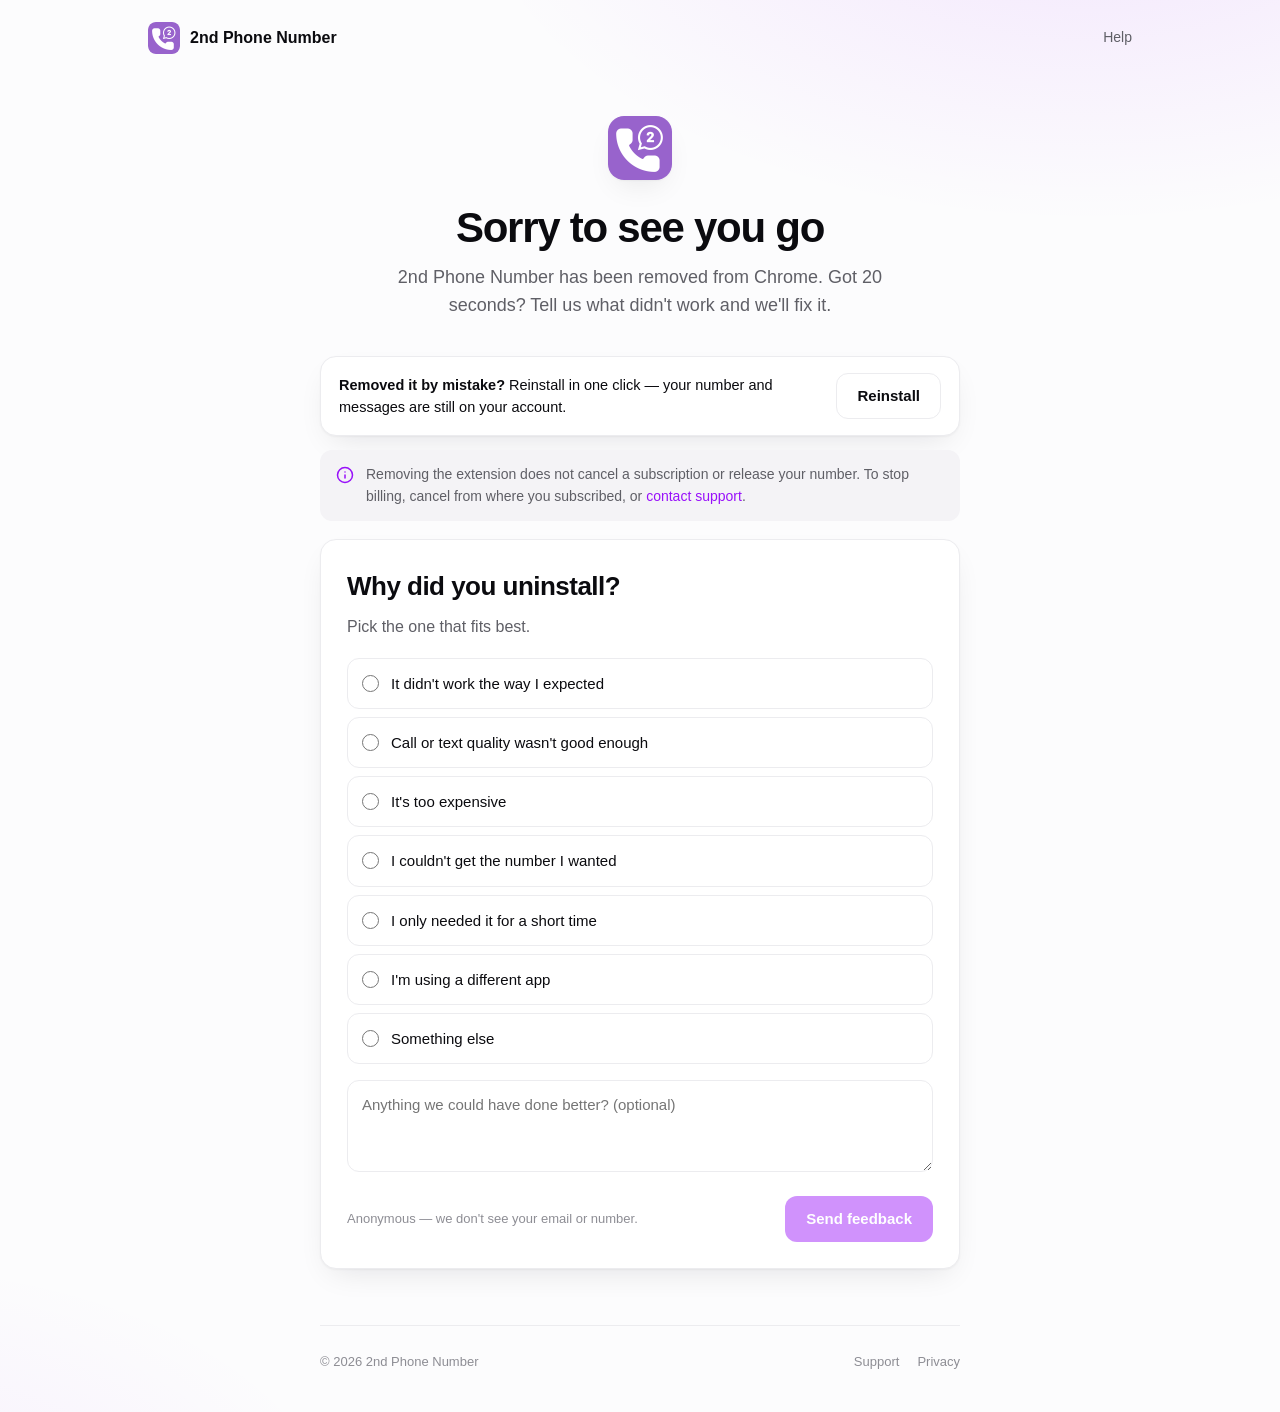
==== goodbye.html @ b114cd57 "Add extension welcome, what's-new and uninstall pages Static pages opened by the 2nd Phone Number Ch" ====
<!doctype html>
<html lang="en">
<head>
  <meta charset="utf-8" />
  <meta name="viewport" content="width=device-width, initial-scale=1" />
  <title>Sorry to see you go — 2nd Phone Number</title>
  <meta name="robots" content="noindex" />
  <link rel="icon" href="assets/icon.png" />
  <link rel="stylesheet" href="assets/site.css" />
</head>
<body>
  <div class="wrap">
    <header class="top">
      <a class="brand" href="https://2ndline.biz/"><img src="assets/icon.png" alt="" />2nd Phone Number</a>
      <nav><a data-href="supportUrl" href="#">Help</a></nav>
    </header>

    <main class="narrow">
      <div class="bye-head">
        <img src="assets/icon.png" alt="" />
        <h1>Sorry to see you go</h1>
        <p class="lead">2nd Phone Number has been removed from Chrome. Got 20 seconds? Tell us what didn't work and we'll fix it.</p>
      </div>

      <div class="card mistake">
        <p><b>Removed it by mistake?</b> Reinstall in one click — your number and messages are still on your account.</p>
        <a class="btn btn-ghost" data-href="storeUrl" href="#">Reinstall</a>
      </div>

      <div class="note">
        <svg width="18" height="18" viewBox="0 0 24 24" fill="none" stroke="currentColor" stroke-width="2" stroke-linecap="round" stroke-linejoin="round"><circle cx="12" cy="12" r="10"/><path d="M12 16v-4M12 8h.01"/></svg>
        <span>Removing the extension does not cancel a subscription or release your number. To stop billing, cancel from where you subscribed, or <a data-href="supportUrl" href="#">contact support</a>.</span>
      </div>

      <form class="card survey" id="survey">
        <h2>Why did you uninstall?</h2>
        <p class="sub">Pick the one that fits best.</p>
        <div class="reasons">
          <label class="reason"><input type="radio" name="reason" value="not-working" />It didn't work the way I expected</label>
          <label class="reason"><input type="radio" name="reason" value="call-quality" />Call or text quality wasn't good enough</label>
          <label class="reason"><input type="radio" name="reason" value="price" />It's too expensive</label>
          <label class="reason"><input type="radio" name="reason" value="no-number" />I couldn't get the number I wanted</label>
          <label class="reason"><input type="radio" name="reason" value="temporary" />I only needed it for a short time</label>
          <label class="reason"><input type="radio" name="reason" value="other-app" />I'm using a different app</label>
          <label class="reason"><input type="radio" name="reason" value="other" />Something else</label>
        </div>
        <textarea name="details" maxlength="1000" placeholder="Anything we could have done better? (optional)"></textarea>
        <div class="survey-foot">
          <span class="small">Anonymous — we don't see your email or number.</span>
          <button class="btn btn-primary" type="submit" disabled>Send feedback</button>
        </div>
      </form>

      <div class="card thanks" id="thanks" hidden>
        <div class="check"><svg width="22" height="22" viewBox="0 0 24 24" fill="none" stroke="currentColor" stroke-width="2.6" stroke-linecap="round" stroke-linejoin="round"><path d="M20 6L9 17l-5-5"/></svg></div>
        <h2>Thanks — that genuinely helps.</h2>
        <p class="sub" id="thanks-body">Every answer is read by the team building the extension.</p>
      </div>

      <div class="offer goodbye-offer" id="offer" hidden>
        <div style="position:relative">
          <span class="eyebrow" data-o="eyebrow"></span>
          <h2 data-o="title"></h2>
          <p data-o="body"></p>
          <div class="row">
            <div class="code"><span data-o="code"></span><button type="button">Copy</button></div>
            <a class="btn btn-white" data-href="storeUrl" href="#">Reinstall</a>
          </div>
        </div>
      </div>
    </main>

    <footer class="narrow" style="margin-top:56px">
      <span>© <span data-year></span> 2nd Phone Number</span>
      <nav>
        <a data-href="supportUrl" href="#">Support</a>
        <a data-href="privacyUrl" href="#">Privacy</a>
      </nav>
    </footer>
  </div>

  <script src="config.js"></script>
  <script src="assets/site.js"></script>
  <script>
    (function () {
      const form = document.getElementById('survey');
      const submit = form.querySelector('button[type="submit"]');
      const offer = document.getElementById('offer');

      form.addEventListener('change', () => (submit.disabled = !form.reason.value));

      form.addEventListener('submit', (e) => {
        e.preventDefault();
        const reason = form.reason.value;
        const p = SL.params;
        const installed = p.get('i');
        const days = installed ? Math.max(0, Math.round((Date.now() - Date.parse(installed)) / 864e5)) : '';
        const body = new URLSearchParams({
          reason,
          details: form.details.value.trim(),
          version: p.get('v') || '',
          installed: installed || '',
          days_installed: String(days),
          signed_in: p.get('s') || '',
          submitted_at: new Date().toISOString(),
        });

        if (SL.cfg.feedbackEndpoint) {
          // no-cors: fire-and-forget, so a slow or CORS-less endpoint never blocks the thank-you.
          fetch(SL.cfg.feedbackEndpoint, { method: 'POST', mode: 'no-cors', body }).catch(() => {});
        }

        form.hidden = true;
        document.getElementById('thanks').hidden = false;
        if (reason === 'not-working' || reason === 'call-quality' || reason === 'no-number') {
          const link = SL.cfg.supportUrl
            ? ' If you\'d like, <a href="' + SL.cfg.supportUrl + '">tell support what happened</a> and we\'ll help you get it working.'
            : '';
          document.getElementById('thanks-body').innerHTML = 'Every answer is read by the team building the extension.' + link;
        }
        // Win-back offer: shown after the survey, never as a gate in front of it.
        if (reason !== 'temporary') SL.renderOffer(offer, SL.cfg.winbackOffer);
      });
    })();
  </script>
</body>
</html>
---- assets/site.css ----
:root {
  --brand: #9810fa;
  --brand-hover: #8900eb;
  --brand-soft: rgba(152, 16, 250, 0.08);
  --brand-line: rgba(152, 16, 250, 0.18);
  --ink: #0b0b0f;
  --body: #5f5f66;
  --muted: #8d8d94;
  --surface: #ffffff;
  --tint: #f4f3f6;
  --line: #ececef;
  --radius: 16px;
  --shadow: 0 1px 2px rgba(16, 16, 24, 0.04), 0 12px 32px -12px rgba(16, 16, 24, 0.12);
  font-family: Inter, -apple-system, BlinkMacSystemFont, 'Segoe UI', Roboto, 'Helvetica Neue', Arial, sans-serif;
  color: var(--ink);
  -webkit-font-smoothing: antialiased;
}

* { box-sizing: border-box; }
html, body { margin: 0; }
body {
  background:
    radial-gradient(900px 520px at 85% -10%, rgba(152, 16, 250, 0.10), transparent 70%),
    radial-gradient(700px 420px at -10% 110%, rgba(152, 16, 250, 0.06), transparent 70%),
    #fcfcfd;
  min-height: 100vh;
  line-height: 1.55;
}
a { color: var(--brand); text-decoration: none; }
a:hover { text-decoration: underline; }

.wrap { max-width: 1040px; margin: 0 auto; padding: 0 28px; }

/* ---------- top bar ---------- */
.top { display: flex; align-items: center; justify-content: space-between; padding: 22px 0; }
.brand { display: flex; align-items: center; gap: 10px; font-weight: 700; font-size: 16px; color: var(--ink); }
.brand:hover { text-decoration: none; }
.brand img { width: 32px; height: 32px; border-radius: 8px; }
.top nav { display: flex; gap: 22px; font-size: 14px; }
.top nav a { color: var(--body); }

/* ---------- type ---------- */
.eyebrow {
  display: inline-flex; align-items: center; gap: 8px;
  font-size: 12px; font-weight: 600; letter-spacing: .06em; text-transform: uppercase;
  color: var(--brand); background: var(--brand-soft); border: 1px solid var(--brand-line);
  padding: 5px 11px; border-radius: 999px;
}
h1 { font-size: clamp(34px, 5vw, 52px); line-height: 1.06; letter-spacing: -0.03em; margin: 18px 0 14px; font-weight: 800; }
h1 .accent { color: var(--brand); }
h2 { font-size: 26px; letter-spacing: -0.02em; margin: 0 0 8px; font-weight: 750; }
h3 { font-size: 16px; margin: 0 0 4px; font-weight: 650; }
.lead { font-size: 18px; color: var(--body); max-width: 560px; margin: 0; }
.sub { color: var(--body); margin: 0; }
.small { font-size: 13px; color: var(--muted); }

/* ---------- buttons ---------- */
.btn {
  display: inline-flex; align-items: center; justify-content: center; gap: 8px;
  height: 46px; padding: 0 20px; border-radius: 12px; border: 1px solid transparent;
  font: inherit; font-weight: 600; font-size: 15px; cursor: pointer; text-decoration: none !important;
  transition: background .15s, box-shadow .15s, transform .05s;
}
.btn:active { transform: translateY(1px); }
.btn-primary { background: var(--brand); color: #fff; box-shadow: 0 8px 20px -8px rgba(152, 16, 250, .6); }
.btn-primary:hover { background: var(--brand-hover); }
.btn-ghost { background: #fff; color: var(--ink); border-color: var(--line); }
.btn-ghost:hover { border-color: #d9d9de; }
.btn[disabled] { opacity: .45; cursor: not-allowed; box-shadow: none; }

/* ---------- surfaces ---------- */
.card { background: var(--surface); border: 1px solid var(--line); border-radius: var(--radius); box-shadow: var(--shadow); }
section { padding: 56px 0; }
.section-head { margin-bottom: 26px; }

/* ---------- welcome hero ---------- */
.hero { display: grid; grid-template-columns: 1.05fr .95fr; gap: 48px; align-items: center; padding: 36px 0 24px; }
.hero-actions { display: flex; gap: 12px; margin-top: 26px; flex-wrap: wrap; }

/* fake Chrome toolbar showing how to pin */
.pin-demo { padding: 22px; }
.pin-demo .bar {
  display: flex; align-items: center; gap: 10px; background: var(--tint); border-radius: 12px; padding: 10px 12px;
}
.pin-demo .omni { flex: 1; height: 30px; background: #fff; border-radius: 999px; border: 1px solid var(--line); display: flex; align-items: center; padding: 0 12px; font-size: 12px; color: var(--muted); }
.pin-demo .tb { width: 30px; height: 30px; border-radius: 8px; display: grid; place-items: center; color: #555; position: relative; }
.pin-demo .tb.puzzle { background: #fff; border: 1px solid var(--line); }
.pin-demo .tb.puzzle::after {
  content: ''; position: absolute; inset: -5px; border-radius: 11px; border: 2px solid var(--brand);
  animation: ring 1.8s ease-out infinite;
}
@keyframes ring { 0% { opacity: .9; transform: scale(.9); } 100% { opacity: 0; transform: scale(1.35); } }
.pin-demo .menu {
  margin: 10px 0 0 auto; width: 270px; background: #fff; border: 1px solid var(--line); border-radius: 12px;
  box-shadow: 0 16px 40px -16px rgba(0,0,0,.25); padding: 8px; font-size: 13px;
}
.pin-demo .menu .t { color: var(--muted); font-size: 11px; font-weight: 600; text-transform: uppercase; letter-spacing: .05em; padding: 6px 8px; }
.pin-demo .row { display: flex; align-items: center; gap: 10px; padding: 8px; border-radius: 8px; }
.pin-demo .row.hl { background: var(--brand-soft); }
.pin-demo .row img { width: 20px; height: 20px; border-radius: 5px; }
.pin-demo .row .grow { flex: 1; font-weight: 500; }
.pin-demo .pin { color: var(--brand); display: grid; place-items: center; }
.pin-demo .row.dim { opacity: .5; }
.pin-demo .row.dim .dot { width: 20px; height: 20px; border-radius: 5px; background: var(--tint); }
.pin-caption { display: flex; gap: 10px; align-items: flex-start; margin-top: 16px; font-size: 14px; color: var(--body); }
.pin-caption b { color: var(--ink); }

/* ---------- steps ---------- */
.steps { display: grid; grid-template-columns: repeat(3, 1fr); gap: 16px; counter-reset: s; }
.step { padding: 22px; }
.step .n {
  width: 30px; height: 30px; border-radius: 9px; background: var(--brand); color: #fff;
  display: grid; place-items: center; font-weight: 700; font-size: 14px; margin-bottom: 14px;
}
.step p { margin: 0; color: var(--body); font-size: 14.5px; }
kbd {
  font: 600 12px/1 ui-monospace, SFMono-Regular, Menlo, monospace; color: var(--ink);
  background: #fff; border: 1px solid #dcdce1; border-bottom-width: 2px; border-radius: 6px; padding: 3px 6px;
}

/* ---------- features ---------- */
.features { display: grid; grid-template-columns: repeat(3, 1fr); gap: 16px; }
.feature { padding: 22px; }
.feature .ic {
  width: 38px; height: 38px; border-radius: 11px; background: var(--brand-soft); color: var(--brand);
  display: grid; place-items: center; margin-bottom: 14px;
}
.feature p { margin: 0; color: var(--body); font-size: 14.5px; }

/* ---------- offer ---------- */
.offer {
  position: relative; overflow: hidden; padding: 28px 30px; border-radius: 20px; color: #fff;
  background: linear-gradient(135deg, #9810fa 0%, #6d0fd8 60%, #4c0bb0 100%);
  display: grid; grid-template-columns: 1fr auto; gap: 24px; align-items: center;
  box-shadow: 0 24px 48px -24px rgba(109, 15, 216, .7);
}
.offer::before {
  content: ''; position: absolute; width: 380px; height: 380px; right: -120px; top: -160px; border-radius: 50%;
  background: radial-gradient(circle, rgba(255,255,255,.22), transparent 65%);
}
.offer .eyebrow { color: #fff; background: rgba(255,255,255,.14); border-color: rgba(255,255,255,.25); }
.offer h2 { color: #fff; margin-top: 12px; }
.offer p { margin: 0; color: rgba(255,255,255,.85); max-width: 520px; }
.offer .code-box { position: relative; text-align: center; }
.code {
  display: inline-flex; align-items: center; gap: 12px; background: #fff; color: var(--ink);
  border-radius: 12px; padding: 10px 10px 10px 18px; font: 700 18px/1 ui-monospace, SFMono-Regular, Menlo, monospace; letter-spacing: .08em;
}
.code button {
  font: 600 13px/1 Inter, -apple-system, sans-serif; letter-spacing: 0; border: 0; border-radius: 8px;
  background: var(--brand); color: #fff; padding: 9px 12px; cursor: pointer;
}
.offer .timer { margin-top: 10px; font-size: 13px; color: rgba(255,255,255,.8); }

/* ---------- changelog ---------- */
.release { padding: 26px 28px; margin-bottom: 16px; }
.release header { display: flex; align-items: baseline; gap: 12px; margin-bottom: 14px; }
.release .ver { font-weight: 700; font-size: 18px; }
.release .date { font-size: 13px; color: var(--muted); }
.release .tag { font-size: 11px; font-weight: 700; text-transform: uppercase; letter-spacing: .06em; color: var(--brand); background: var(--brand-soft); padding: 3px 8px; border-radius: 999px; }
.release ul { list-style: none; padding: 0; margin: 0; display: grid; gap: 12px; }
.release li { display: grid; grid-template-columns: 74px 1fr; gap: 12px; font-size: 15px; }
.release .kind { font-size: 11px; font-weight: 700; text-transform: uppercase; letter-spacing: .05em; padding: 3px 0; border-radius: 6px; text-align: center; height: fit-content; }
.kind.new { background: #efe4ff; color: #6d0fd8; }
.kind.better { background: #e5f4ff; color: #0a64a8; }
.kind.fixed { background: #e7f7ec; color: #1b7a3d; }
.release li b { display: block; }
.release li span.d { color: var(--body); font-size: 14px; }

/* ---------- goodbye ---------- */
.narrow { max-width: 640px; margin: 0 auto; }
.bye-head { text-align: center; padding: 40px 0 8px; }
.bye-head img { width: 64px; height: 64px; border-radius: 16px; box-shadow: var(--shadow); }
.bye-head h1 { font-size: clamp(30px, 4.4vw, 42px); }
.bye-head .lead { margin: 0 auto; }
.mistake { display: flex; align-items: center; justify-content: space-between; gap: 16px; padding: 16px 18px; margin-top: 28px; }
.mistake p { margin: 0; font-size: 14.5px; }
.note { display: flex; gap: 12px; padding: 14px 16px; border-radius: 12px; background: var(--tint); font-size: 14px; color: var(--body); margin-top: 14px; }
.note svg { flex: none; color: var(--brand); margin-top: 2px; }
.survey { padding: 26px; margin-top: 18px; }
.reasons { display: grid; gap: 8px; margin: 18px 0 16px; }
.reason {
  display: flex; align-items: center; gap: 12px; padding: 13px 14px; border: 1px solid var(--line);
  border-radius: 12px; cursor: pointer; font-size: 15px; transition: border-color .12s, background .12s;
}
.reason:hover { border-color: #d6d6dc; }
.reason input { accent-color: var(--brand); width: 17px; height: 17px; margin: 0; }
.reason:has(input:checked) { border-color: var(--brand); background: var(--brand-soft); }
textarea {
  width: 100%; min-height: 92px; resize: vertical; font: inherit; font-size: 15px; color: var(--ink);
  border: 1px solid var(--line); border-radius: 12px; padding: 12px 14px; outline: none;
}
textarea:focus { border-color: var(--brand); box-shadow: 0 0 0 3px var(--brand-soft); }
.survey-foot { display: flex; align-items: center; justify-content: space-between; gap: 16px; margin-top: 16px; }
.thanks { text-align: center; padding: 34px 26px; margin-top: 18px; }
.thanks .check { width: 46px; height: 46px; border-radius: 50%; background: #e7f7ec; color: #1b7a3d; display: grid; place-items: center; margin: 0 auto 12px; }
.goodbye-offer { margin-top: 18px; grid-template-columns: 1fr; text-align: left; }
.goodbye-offer .row { display: flex; gap: 12px; align-items: center; flex-wrap: wrap; margin-top: 18px; }
.btn-white { background: #fff; color: var(--brand); }
.btn-white:hover { background: #f6efff; }

/* ---------- footer ---------- */
footer { border-top: 1px solid var(--line); margin-top: 40px; padding: 26px 0 40px; display: flex; justify-content: space-between; gap: 16px; flex-wrap: wrap; font-size: 13px; color: var(--muted); }
footer nav { display: flex; gap: 18px; }
footer a { color: var(--muted); }

[hidden] { display: none !important; }

@media (max-width: 860px) {
  .hero, .offer { grid-template-columns: 1fr; }
  .steps, .features { grid-template-columns: 1fr; }
  .top nav { display: none; }
}
@media (prefers-reduced-motion: reduce) {
  .pin-demo .tb.puzzle::after { animation: none; opacity: .6; }
}
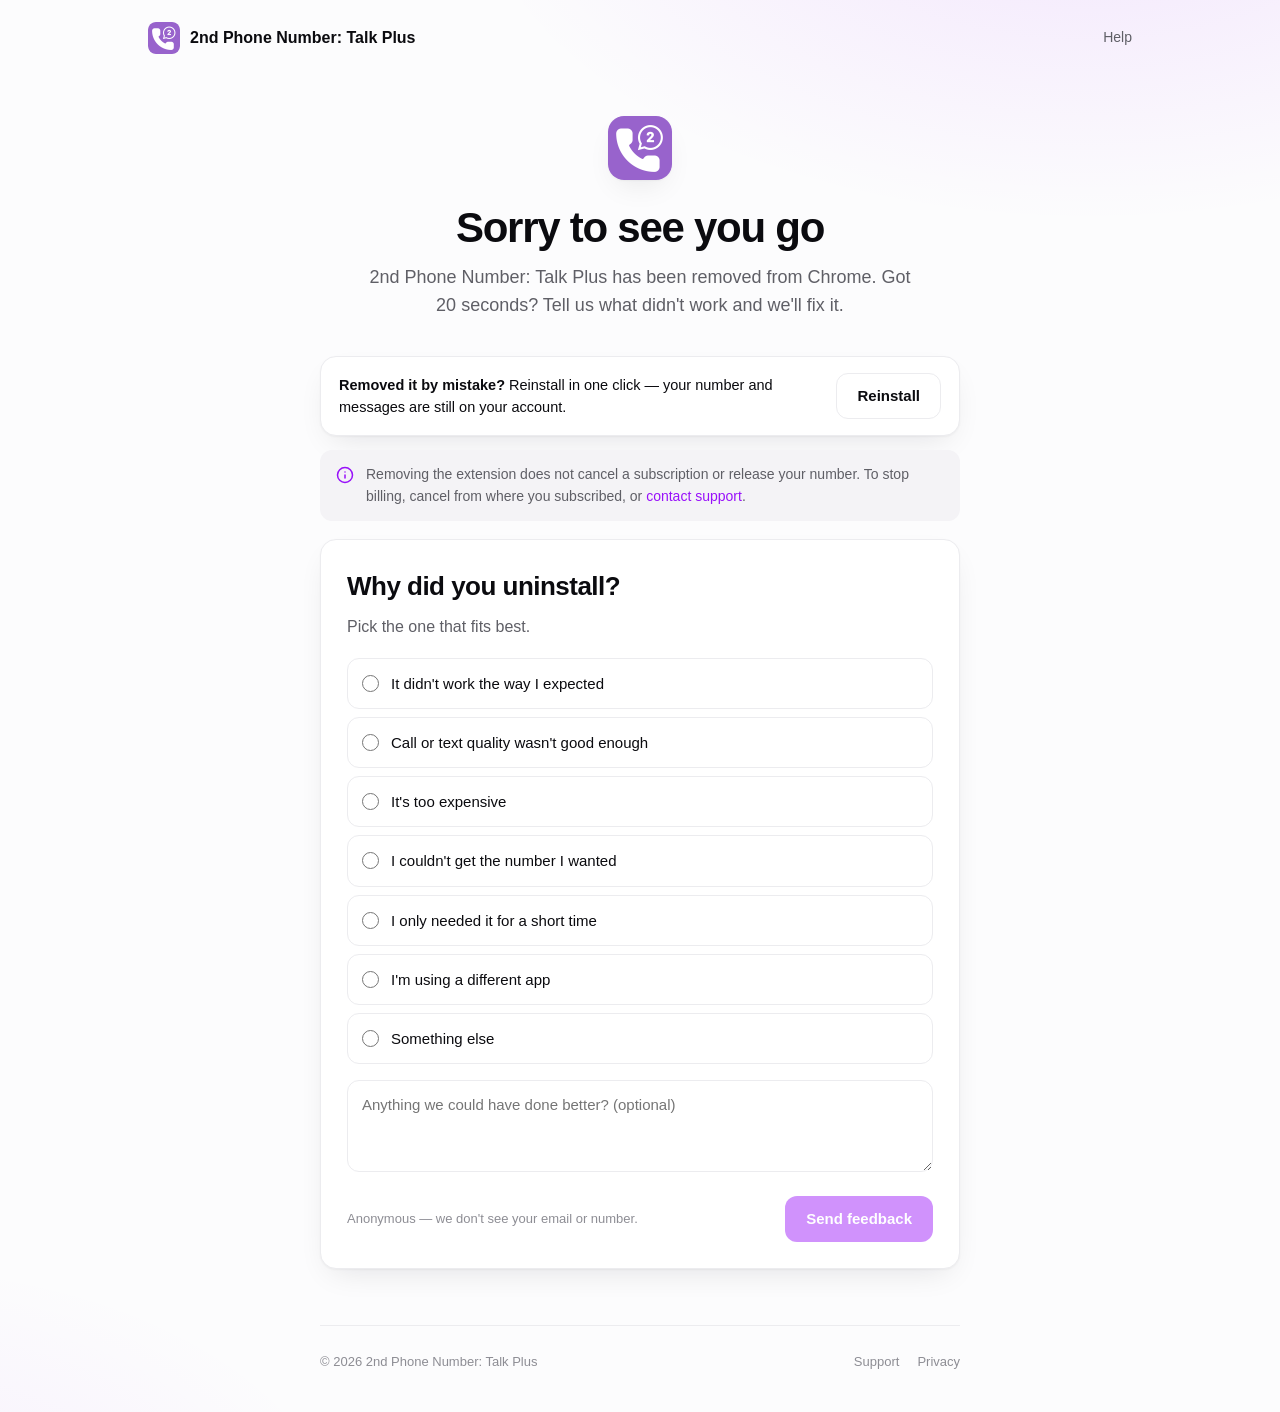
==== commit 7305a926: "Use app name 2nd Phone Number: Talk Plus on all pages Co-Authored-By: Claude Opus 5.5 <noreply@anthr" ====
--- a/goodbye.html
+++ b/goodbye.html
@@ -3,7 +3,7 @@
 <head>
   <meta charset="utf-8" />
   <meta name="viewport" content="width=device-width, initial-scale=1" />
-  <title>Sorry to see you go — 2nd Phone Number</title>
+  <title>Sorry to see you go — 2nd Phone Number: Talk Plus</title>
   <meta name="robots" content="noindex" />
   <link rel="icon" href="assets/icon.png" />
   <link rel="stylesheet" href="assets/site.css" />
@@ -11,7 +11,7 @@
 <body>
   <div class="wrap">
     <header class="top">
-      <a class="brand" href="https://2ndline.biz/"><img src="assets/icon.png" alt="" />2nd Phone Number</a>
+      <a class="brand" href="https://2ndline.biz/"><img src="assets/icon.png" alt="" />2nd Phone Number: Talk Plus</a>
       <nav><a data-href="supportUrl" href="#">Help</a></nav>
     </header>
 
@@ -19,7 +19,7 @@
       <div class="bye-head">
         <img src="assets/icon.png" alt="" />
         <h1>Sorry to see you go</h1>
-        <p class="lead">2nd Phone Number has been removed from Chrome. Got 20 seconds? Tell us what didn't work and we'll fix it.</p>
+        <p class="lead">2nd Phone Number: Talk Plus has been removed from Chrome. Got 20 seconds? Tell us what didn't work and we'll fix it.</p>
       </div>
 
       <div class="card mistake">
@@ -71,7 +71,7 @@
     </main>
 
     <footer class="narrow" style="margin-top:56px">
-      <span>© <span data-year></span> 2nd Phone Number</span>
+      <span>© <span data-year></span> 2nd Phone Number: Talk Plus</span>
       <nav>
         <a data-href="supportUrl" href="#">Support</a>
         <a data-href="privacyUrl" href="#">Privacy</a>
